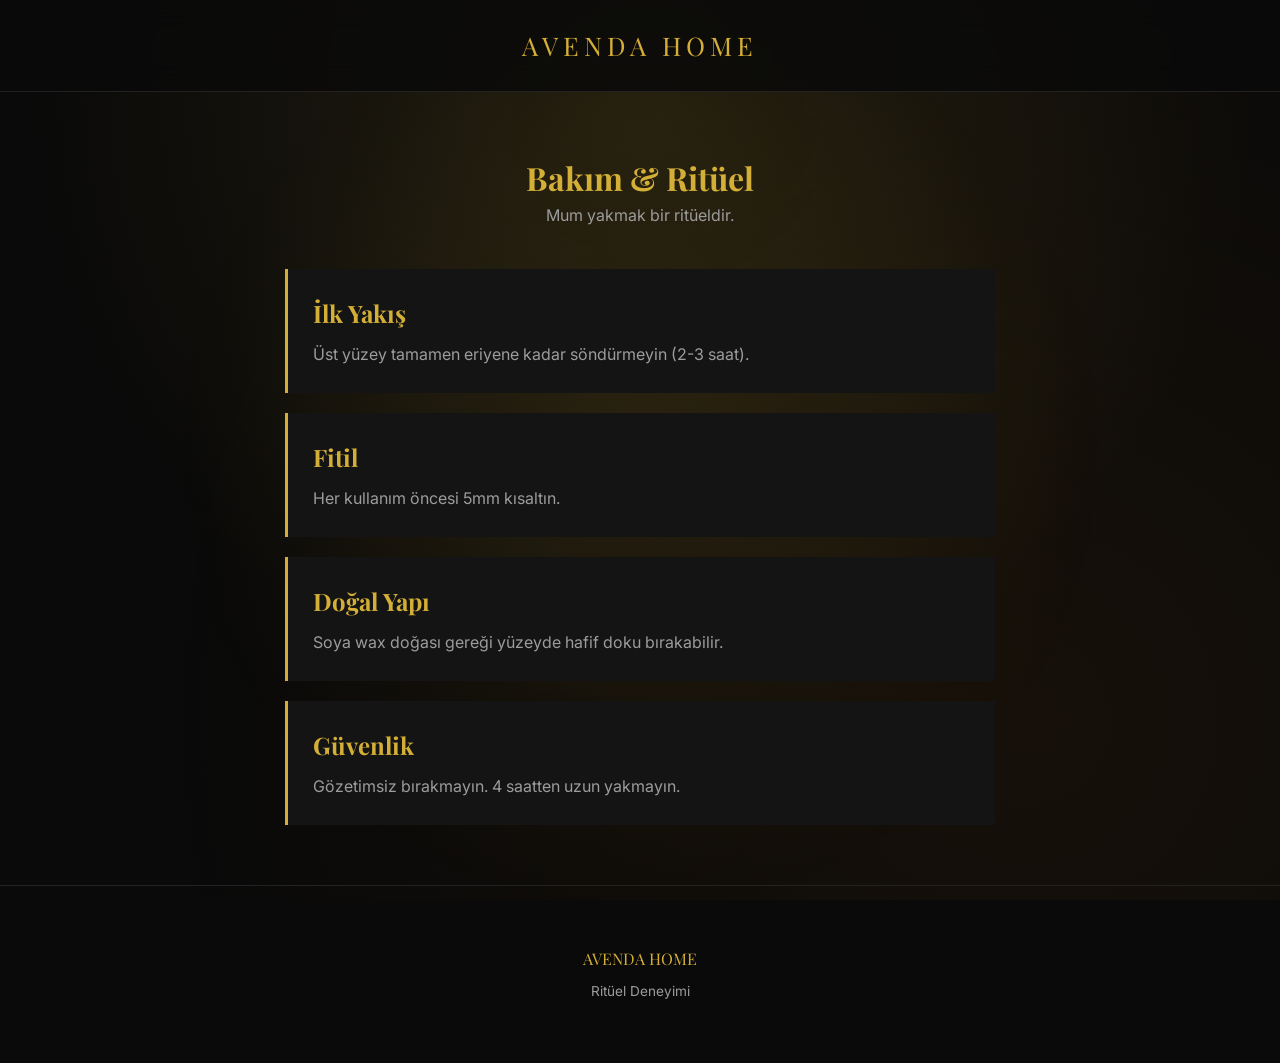
==== bakim.html @ 0ee1c4e2 "update" ====
<!DOCTYPE html>
<html lang="tr">
<head>
<meta charset="UTF-8">
<meta name="viewport" content="width=device-width, initial-scale=1.0">
<title>Bakım & Ritüel | Avenda Home</title>

<link href="https://fonts.googleapis.com/css2?family=Playfair+Display:wght@700&family=Inter:wght@300;400;600&display=swap" rel="stylesheet">
<link rel="stylesheet" href="style.css">

<style>
.guide {
    max-width: 750px;
    margin: 60px auto;
    padding: 0 20px;
}

.card {
    background: var(--card-bg);
    border-left: 3px solid var(--accent);
    padding: 25px;
    margin-bottom: 20px;
}

.card h2 {
    font-family: 'Playfair Display', serif;
    color: var(--accent);
    margin-bottom: 10px;
}

.card p {
    color: var(--text-muted);
}

/* mum glow hissi */
.candle-glow {
    position: fixed;
    top: 0;
    left: 0;
    width: 100%;
    height: 100%;
    background: radial-gradient(circle at center, rgba(212,175,55,0.08), transparent 60%);
    z-index: -1;
}
</style>
</head>

<body>

<div class="candle-glow"></div>

<nav>
    <a href="index.html" class="logo">AVENDA HOME</a>
</nav>

<div class="guide">

    <h1 style="text-align:center; font-family: Playfair Display; color: var(--accent);">
        Bakım & Ritüel
    </h1>

    <p style="text-align:center; color: var(--text-muted); margin-bottom:40px;">
        Mum yakmak bir ritüeldir.
    </p>

    <div class="card">
        <h2>İlk Yakış</h2>
        <p>Üst yüzey tamamen eriyene kadar söndürmeyin (2-3 saat).</p>
    </div>

    <div class="card">
        <h2>Fitil</h2>
        <p>Her kullanım öncesi 5mm kısaltın.</p>
    </div>

    <div class="card">
        <h2>Doğal Yapı</h2>
        <p>Soya wax doğası gereği yüzeyde hafif doku bırakabilir.</p>
    </div>

    <div class="card">
        <h2>Güvenlik</h2>
        <p>Gözetimsiz bırakmayın. 4 saatten uzun yakmayın.</p>
    </div>

</div>

<footer>
    <span class="footer-logo">AVENDA HOME</span>
    <p class="footer-text">Ritüel Deneyimi</p>
</footer>

</body>
</html>
---- style.css ----
/* =====================
   ROOT THEME
===================== */
:root {
    --bg: #0a0a0a;
    --card-bg: #141414;
    --accent: #d4af37;
    --text: #eaeaea;
    --text-muted: #9c9c9c;
    --border: #222;
}

/* =====================
   RESET
===================== */
* {
    margin: 0;
    padding: 0;
    box-sizing: border-box;
}

html {
    scroll-behavior: smooth;
}

body {
    font-family: 'Inter', sans-serif;
    background: var(--bg);
    color: var(--text);
    line-height: 1.6;
}

/* =====================
   BACKGROUND GLOW (mum hissi)
===================== */
body::before {
    content: "";
    position: fixed;
    inset: 0;
    background:
        radial-gradient(circle at 50% 10%, rgba(212,175,55,0.12), transparent 60%),
        radial-gradient(circle at 80% 80%, rgba(255,140,0,0.05), transparent 70%);
    z-index: -1;
}

/* =====================
   NAV
===================== */
nav {
    padding: 25px;
    text-align: center;
    border-bottom: 1px solid var(--border);
    position: sticky;
    top: 0;
    background: rgba(10,10,10,0.85);
    backdrop-filter: blur(15px);
}

.logo {
    font-family: 'Playfair Display', serif;
    color: var(--accent);
    text-decoration: none;
    font-size: 1.6rem;
    letter-spacing: 5px;
}

/* =====================
   HERO
===================== */
.hero {
    min-height: 75vh;
    display: flex;
    align-items: center;
    justify-content: center;
    text-align: center;
    padding: 60px 20px;
}

.hero-content h1 {
    font-family: 'Playfair Display', serif;
    font-size: clamp(2.5rem, 6vw, 4rem);
    margin-bottom: 20px;
}

.hero-content p {
    max-width: 700px;
    margin: auto;
    color: var(--text-muted);
    margin-bottom: 25px;
}

/* =====================
   BUTTONS
===================== */
.btn {
    display: inline-block;
    padding: 13px 30px;
    border: 1px solid var(--accent);
    color: var(--accent);
    text-decoration: none;
    font-size: 0.8rem;
    letter-spacing: 2px;
    transition: 0.3s;
    text-transform: uppercase;
}

.btn:hover {
    background: var(--accent);
    color: #000;
}

.btn-secondary {
    border: 1px solid #333;
    color: var(--text-muted);
}

.btn-secondary:hover {
    border-color: var(--accent);
    color: var(--accent);
}

/* =====================
   GIFT BANNER
===================== */
.gift-banner {
    text-align: center;
    padding: 12px;
    margin: 20px auto 40px;
    max-width: 900px;
    border: 1px solid rgba(212,175,55,0.3);
    background: rgba(212,175,55,0.05);
    color: var(--accent);
    font-size: 0.85rem;
}

/* =====================
   PRODUCTS
===================== */
.products {
    max-width: 1200px;
    margin: auto;
    padding: 80px 20px;
}

.section-title {
    text-align: center;
    font-family: 'Playfair Display', serif;
    font-size: 2.3rem;
    color: var(--accent);
    margin-bottom: 50px;
}

.product-grid {
    display: grid;
    grid-template-columns: repeat(auto-fit, minmax(260px, 1fr));
    gap: 25px;
}

.product-card {
    background: var(--card-bg);
    border: 1px solid var(--border);
    padding: 20px;
    transition: 0.3s;
    position: relative;
}

.product-card:hover {
    transform: translateY(-6px);
    border-color: var(--accent);
}

.product-img {
    width: 100%;
    height: 280px;
    object-fit: cover;
    margin-bottom: 12px;
}

.badge {
    position: absolute;
    top: 12px;
    left: 12px;
    background: var(--accent);
    color: #000;
    font-size: 0.65rem;
    padding: 6px 10px;
}

/* =====================
   TEXT
===================== */
.note {
    font-size: 0.7rem;
    color: var(--accent);
    letter-spacing: 2px;
}

.product-card h3 {
    font-family: 'Playfair Display', serif;
    margin: 10px 0;
}

.product-card p {
    color: var(--text-muted);
    font-size: 0.9rem;
}

.gift-note {
    font-size: 0.75rem;
    color: var(--text-muted);
    margin: 8px 0;
}

/* =====================
   ABOUT
===================== */
.about {
    text-align: center;
    max-width: 800px;
    margin: 100px auto;
    padding: 0 20px;
}

.about h2 {
    font-family: 'Playfair Display', serif;
}

/* =====================
   FOOTER
===================== */
footer {
    text-align: center;
    padding: 60px 20px;
    border-top: 1px solid var(--border);
}

.footer-logo {
    color: var(--accent);
    font-family: 'Playfair Display', serif;
    display: block;
    margin-bottom: 10px;
}

.footer-text {
    color: var(--text-muted);
    font-size: 0.85rem;
}
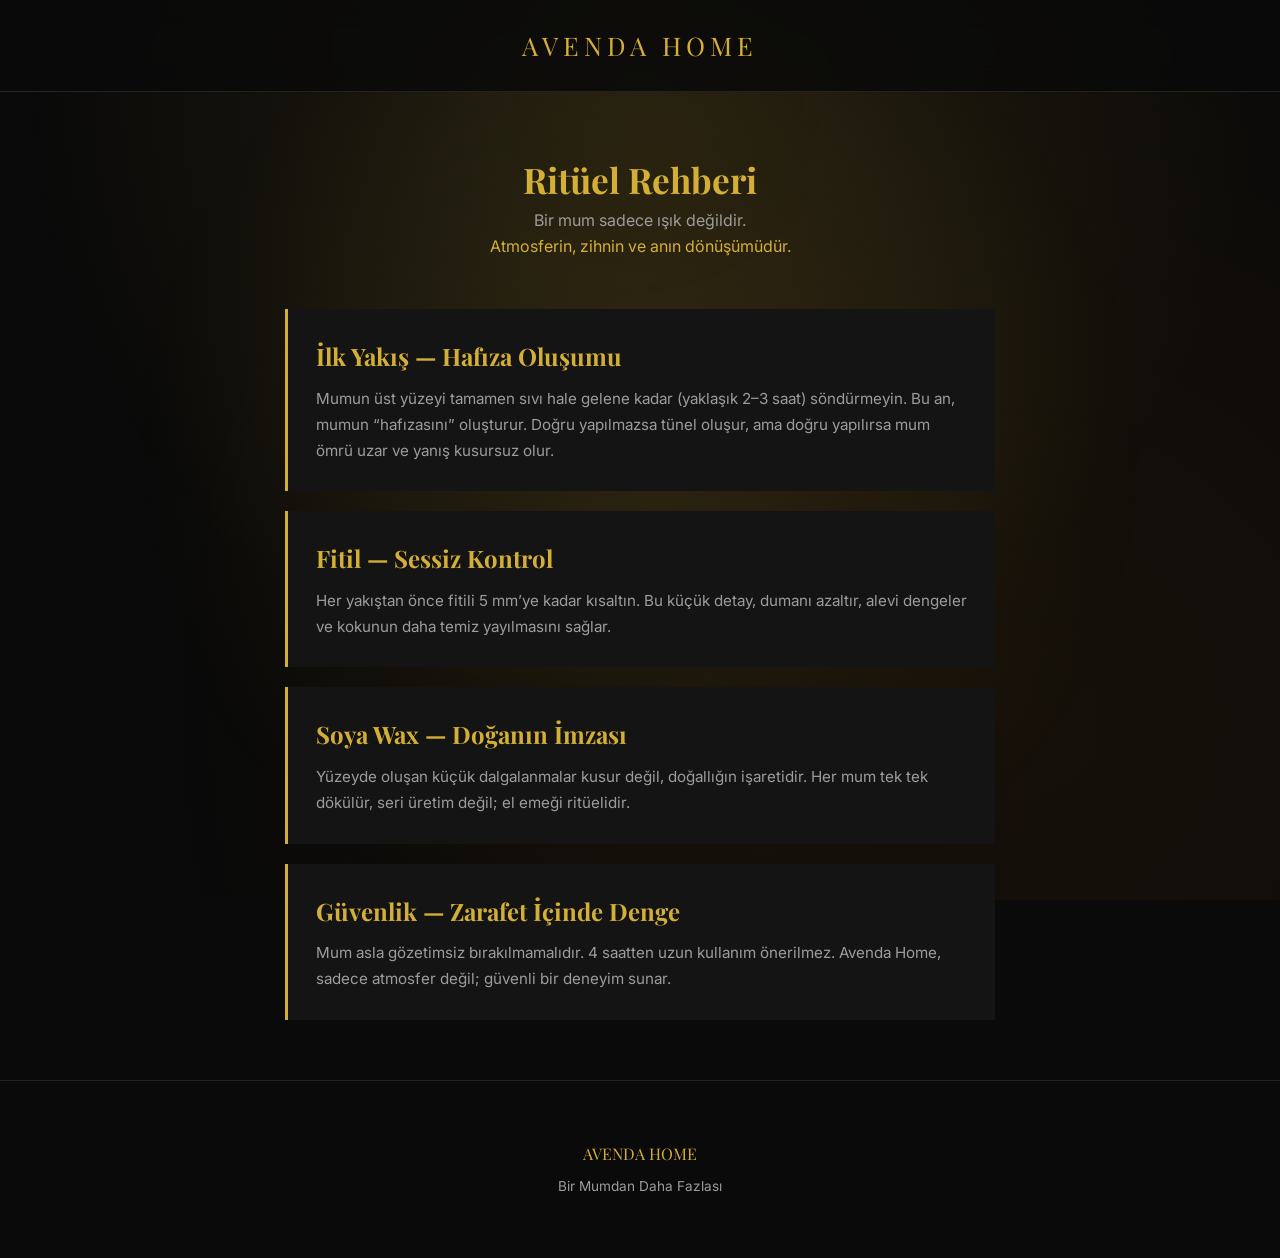
==== commit 3cb2f8ad: "Update bakim.html" ====
--- a/bakim.html
+++ b/bakim.html
@@ -3,7 +3,7 @@
 <head>
 <meta charset="UTF-8">
 <meta name="viewport" content="width=device-width, initial-scale=1.0">
-<title>Bakım & Ritüel | Avenda Home</title>
+<title>Ritüel & Bakım | Avenda Home</title>
 
 <link href="https://fonts.googleapis.com/css2?family=Playfair+Display:wght@700&family=Inter:wght@300;400;600&display=swap" rel="stylesheet">
 <link rel="stylesheet" href="style.css">
@@ -15,11 +15,24 @@
     padding: 0 20px;
 }
 
+.hero-note {
+    text-align: center;
+    color: var(--text-muted);
+    max-width: 600px;
+    margin: 0 auto 50px;
+}
+
 .card {
     background: var(--card-bg);
     border-left: 3px solid var(--accent);
-    padding: 25px;
+    padding: 28px;
     margin-bottom: 20px;
+    transition: 0.3s;
+}
+
+.card:hover {
+    transform: translateY(-4px);
+    border-left-width: 6px;
 }
 
 .card h2 {
@@ -30,16 +43,15 @@
 
 .card p {
     color: var(--text-muted);
+    font-size: 0.95rem;
+    line-height: 1.7;
 }
 
-/* mum glow hissi */
+/* mum glow */
 .candle-glow {
     position: fixed;
-    top: 0;
-    left: 0;
-    width: 100%;
-    height: 100%;
-    background: radial-gradient(circle at center, rgba(212,175,55,0.08), transparent 60%);
+    inset: 0;
+    background: radial-gradient(circle at center, rgba(212,175,55,0.10), transparent 65%);
     z-index: -1;
 }
 </style>
@@ -55,39 +67,57 @@
 
 <div class="guide">
 
-    <h1 style="text-align:center; font-family: Playfair Display; color: var(--accent);">
-        Bakım & Ritüel
+    <h1 style="text-align:center; font-family: Playfair Display; color: var(--accent); font-size:2.2rem;">
+        Ritüel Rehberi
     </h1>
 
-    <p style="text-align:center; color: var(--text-muted); margin-bottom:40px;">
-        Mum yakmak bir ritüeldir.
+    <p class="hero-note">
+        Bir mum sadece ışık değildir.  
+        <br>
+        <span style="color: var(--accent);">
+            Atmosferin, zihnin ve anın dönüşümüdür.
+        </span>
     </p>
 
     <div class="card">
-        <h2>İlk Yakış</h2>
-        <p>Üst yüzey tamamen eriyene kadar söndürmeyin (2-3 saat).</p>
+        <h2>İlk Yakış — Hafıza Oluşumu</h2>
+        <p>
+            Mumun üst yüzeyi tamamen sıvı hale gelene kadar (yaklaşık 2–3 saat) söndürmeyin.  
+            Bu an, mumun “hafızasını” oluşturur.  
+            Doğru yapılmazsa tünel oluşur, ama doğru yapılırsa mum ömrü uzar ve yanış kusursuz olur.
+        </p>
     </div>
 
     <div class="card">
-        <h2>Fitil</h2>
-        <p>Her kullanım öncesi 5mm kısaltın.</p>
+        <h2>Fitil — Sessiz Kontrol</h2>
+        <p>
+            Her yakıştan önce fitili 5 mm’ye kadar kısaltın.  
+            Bu küçük detay, dumanı azaltır, alevi dengeler ve kokunun daha temiz yayılmasını sağlar.
+        </p>
     </div>
 
     <div class="card">
-        <h2>Doğal Yapı</h2>
-        <p>Soya wax doğası gereği yüzeyde hafif doku bırakabilir.</p>
+        <h2>Soya Wax — Doğanın İmzası</h2>
+        <p>
+            Yüzeyde oluşan küçük dalgalanmalar kusur değil, doğallığın işaretidir.  
+            Her mum tek tek dökülür, seri üretim değil; el emeği ritüelidir.
+        </p>
     </div>
 
     <div class="card">
-        <h2>Güvenlik</h2>
-        <p>Gözetimsiz bırakmayın. 4 saatten uzun yakmayın.</p>
+        <h2>Güvenlik — Zarafet İçinde Denge</h2>
+        <p>
+            Mum asla gözetimsiz bırakılmamalıdır.  
+            4 saatten uzun kullanım önerilmez.  
+            Avenda Home, sadece atmosfer değil; güvenli bir deneyim sunar.
+        </p>
     </div>
 
 </div>
 
 <footer>
     <span class="footer-logo">AVENDA HOME</span>
-    <p class="footer-text">Ritüel Deneyimi</p>
+    <p class="footer-text">Bir Mumdan Daha Fazlası</p>
 </footer>
 
 </body>
--- a/style.css
+++ b/style.css
@@ -125,7 +125,7 @@
 .gift-banner {
     text-align: center;
     padding: 12px;
-    margin: 20px auto 40px;
+    margin: 10px auto 20px;
     max-width: 900px;
     border: 1px solid rgba(212,175,55,0.3);
     background: rgba(212,175,55,0.05);
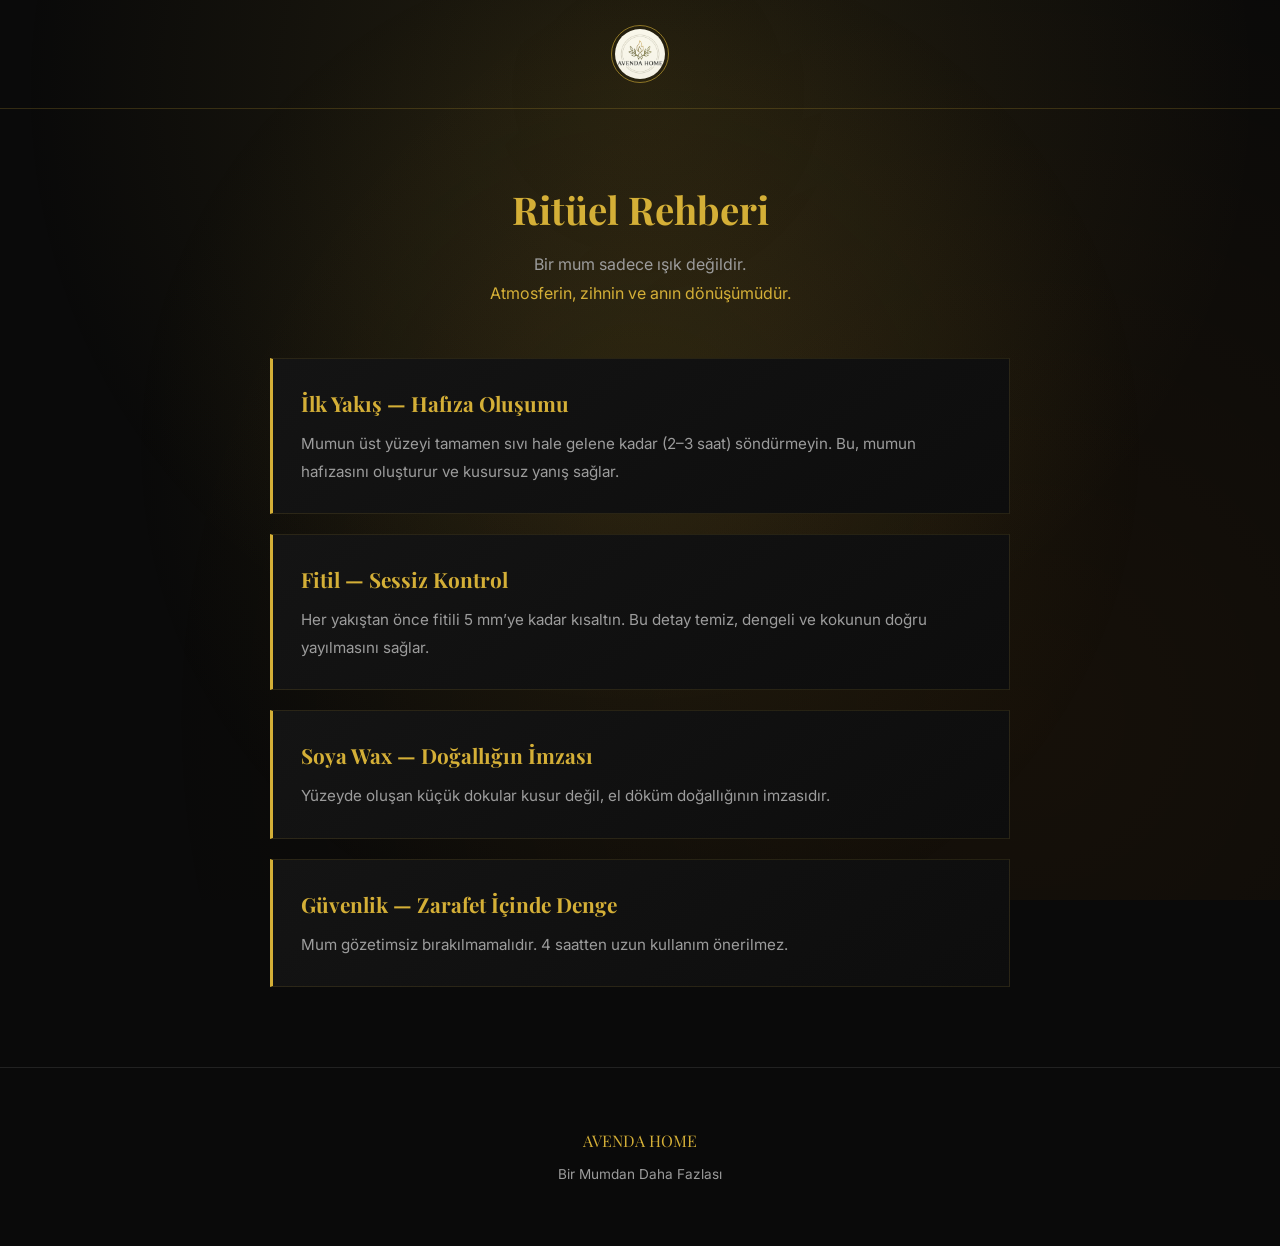
==== commit 1ba6ed57: "Update bakim.html" ====
--- a/bakim.html
+++ b/bakim.html
@@ -3,56 +3,101 @@
 <head>
 <meta charset="UTF-8">
 <meta name="viewport" content="width=device-width, initial-scale=1.0">
-<title>Ritüel & Bakım | Avenda Home</title>
+<title>Ritüel Rehberi | Avenda Home</title>
 
 <link href="https://fonts.googleapis.com/css2?family=Playfair+Display:wght@700&family=Inter:wght@300;400;600&display=swap" rel="stylesheet">
 <link rel="stylesheet" href="style.css">
 
 <style>
 .guide {
-    max-width: 750px;
-    margin: 60px auto;
+    max-width: 780px;
+    margin: 70px auto;
     padding: 0 20px;
 }
 
+/* HEADER */
 .hero-note {
     text-align: center;
     color: var(--text-muted);
-    max-width: 600px;
+    max-width: 650px;
     margin: 0 auto 50px;
+    line-height: 1.8;
 }
 
+.page-title {
+    text-align: center;
+    font-family: 'Playfair Display', serif;
+    color: var(--accent);
+    font-size: 2.4rem;
+    margin-bottom: 10px;
+}
+
+/* CARD */
 .card {
-    background: var(--card-bg);
+    background: linear-gradient(145deg, #141414, #0d0d0d);
+    border: 1px solid rgba(212,175,55,0.12);
     border-left: 3px solid var(--accent);
     padding: 28px;
     margin-bottom: 20px;
-    transition: 0.3s;
+    transition: 0.35s;
 }
 
 .card:hover {
-    transform: translateY(-4px);
+    transform: translateY(-5px);
     border-left-width: 6px;
+    border-color: rgba(212,175,55,0.5);
 }
 
 .card h2 {
     font-family: 'Playfair Display', serif;
     color: var(--accent);
     margin-bottom: 10px;
+    font-size: 1.3rem;
 }
 
 .card p {
     color: var(--text-muted);
     font-size: 0.95rem;
-    line-height: 1.7;
+    line-height: 1.8;
 }
 
-/* mum glow */
+/* LOGO */
+.navbar {
+    display: flex;
+    justify-content: center;
+    align-items: center;
+    padding: 25px;
+    border-bottom: 1px solid rgba(212,175,55,0.2);
+}
+
+.logo-img {
+    width: 58px;
+    height: 58px;
+    border-radius: 50%;
+    border: 1px solid rgba(212,175,55,0.6);
+    padding: 3px;
+    object-fit: cover;
+}
+
+/* GLOW */
 .candle-glow {
     position: fixed;
     inset: 0;
     background: radial-gradient(circle at center, rgba(212,175,55,0.10), transparent 65%);
     z-index: -1;
+}
+
+/* FOOTER */
+footer {
+    text-align: center;
+    padding: 60px 20px;
+    border-top: 1px solid var(--border);
+    margin-top: 80px;
+}
+
+.footer-text {
+    color: var(--text-muted);
+    font-size: 0.85rem;
 }
 </style>
 </head>
@@ -61,19 +106,18 @@
 
 <div class="candle-glow"></div>
 
-<nav>
-    <a href="index.html" class="logo">AVENDA HOME</a>
-</nav>
+<!-- NAV -->
+<div class="navbar">
+    <img src="images/logo.png" class="logo-img" alt="Avenda Home">
+</div>
 
+<!-- CONTENT -->
 <div class="guide">
 
-    <h1 style="text-align:center; font-family: Playfair Display; color: var(--accent); font-size:2.2rem;">
-        Ritüel Rehberi
-    </h1>
+    <h1 class="page-title">Ritüel Rehberi</h1>
 
     <p class="hero-note">
-        Bir mum sadece ışık değildir.  
-        <br>
+        Bir mum sadece ışık değildir.<br>
         <span style="color: var(--accent);">
             Atmosferin, zihnin ve anın dönüşümüdür.
         </span>
@@ -81,40 +125,27 @@
 
     <div class="card">
         <h2>İlk Yakış — Hafıza Oluşumu</h2>
-        <p>
-            Mumun üst yüzeyi tamamen sıvı hale gelene kadar (yaklaşık 2–3 saat) söndürmeyin.  
-            Bu an, mumun “hafızasını” oluşturur.  
-            Doğru yapılmazsa tünel oluşur, ama doğru yapılırsa mum ömrü uzar ve yanış kusursuz olur.
-        </p>
+        <p>Mumun üst yüzeyi tamamen sıvı hale gelene kadar (2–3 saat) söndürmeyin. Bu, mumun hafızasını oluşturur ve kusursuz yanış sağlar.</p>
     </div>
 
     <div class="card">
         <h2>Fitil — Sessiz Kontrol</h2>
-        <p>
-            Her yakıştan önce fitili 5 mm’ye kadar kısaltın.  
-            Bu küçük detay, dumanı azaltır, alevi dengeler ve kokunun daha temiz yayılmasını sağlar.
-        </p>
+        <p>Her yakıştan önce fitili 5 mm’ye kadar kısaltın. Bu detay temiz, dengeli ve kokunun doğru yayılmasını sağlar.</p>
     </div>
 
     <div class="card">
-        <h2>Soya Wax — Doğanın İmzası</h2>
-        <p>
-            Yüzeyde oluşan küçük dalgalanmalar kusur değil, doğallığın işaretidir.  
-            Her mum tek tek dökülür, seri üretim değil; el emeği ritüelidir.
-        </p>
+        <h2>Soya Wax — Doğallığın İmzası</h2>
+        <p>Yüzeyde oluşan küçük dokular kusur değil, el döküm doğallığının imzasıdır.</p>
     </div>
 
     <div class="card">
         <h2>Güvenlik — Zarafet İçinde Denge</h2>
-        <p>
-            Mum asla gözetimsiz bırakılmamalıdır.  
-            4 saatten uzun kullanım önerilmez.  
-            Avenda Home, sadece atmosfer değil; güvenli bir deneyim sunar.
-        </p>
+        <p>Mum gözetimsiz bırakılmamalıdır. 4 saatten uzun kullanım önerilmez.</p>
     </div>
 
 </div>
 
+<!-- FOOTER -->
 <footer>
     <span class="footer-logo">AVENDA HOME</span>
     <p class="footer-text">Bir Mumdan Daha Fazlası</p>
--- a/style.css
+++ b/style.css
@@ -47,21 +47,43 @@
    NAV
 ===================== */
 nav {
+    display: flex;
+    justify-content: center;
+    align-items: center;
+
     padding: 25px;
-    text-align: center;
-    border-bottom: 1px solid var(--border);
+
+    border-bottom: 1px solid rgba(212,175,55,0.25); /* ALTIN ÇİZGİ */
     position: sticky;
     top: 0;
+
     background: rgba(10,10,10,0.85);
     backdrop-filter: blur(15px);
+    z-index: 1000;
 }
 
 .logo {
-    font-family: 'Playfair Display', serif;
-    color: var(--accent);
-    text-decoration: none;
-    font-size: 1.6rem;
-    letter-spacing: 5px;
+    display: flex;
+    justify-content: center;
+    align-items: center;
+}
+
+.logo-img {
+    width: 60px;
+    height: 60px;
+
+    border-radius: 50%;
+    object-fit: cover;
+
+    border: 1px solid rgba(212,175,55,0.6); /* ALTIN ÇERÇEVE */
+    padding: 3px; /* premium boşluk */
+
+    transition: 0.3s;
+}
+
+.logo-img:hover {
+    transform: scale(1.05);
+    box-shadow: 0 0 20px rgba(212,175,55,0.15);
 }
 
 /* =====================
@@ -73,7 +95,7 @@
     align-items: center;
     justify-content: center;
     text-align: center;
-    padding: 60px 20px;
+    padding: 50px 20px;
 }
 
 .hero-content h1 {
@@ -125,7 +147,7 @@
 .gift-banner {
     text-align: center;
     padding: 12px;
-    margin: 10px auto 20px;
+    margin: 0px auto 0px;
     max-width: 900px;
     border: 1px solid rgba(212,175,55,0.3);
     background: rgba(212,175,55,0.05);
@@ -139,7 +161,7 @@
 .products {
     max-width: 1200px;
     margin: auto;
-    padding: 80px 20px;
+    padding: 30px 20px;
 }
 
 .section-title {
@@ -209,6 +231,7 @@
     font-size: 0.75rem;
     color: var(--text-muted);
     margin: 8px 0;
+    padding-bottom: 10px;
 }
 
 /* =====================
@@ -216,13 +239,55 @@
 ===================== */
 .about {
     text-align: center;
-    max-width: 800px;
+    max-width: 900px;
     margin: 100px auto;
     padding: 0 20px;
 }
 
 .about h2 {
     font-family: 'Playfair Display', serif;
+    font-size: 2rem;
+    color: var(--accent);
+    margin-bottom: 20px;
+}
+
+.about p {
+    color: var(--text-muted);
+    max-width: 700px;
+    margin: 0 auto 50px;
+    line-height: 1.7;
+}
+
+/* WIDGET GRID */
+.info-grid {
+    display: grid;
+    grid-template-columns: repeat(auto-fit, minmax(180px, 1fr));
+    gap: 15px;
+}
+
+.info-card {
+    background: var(--card-bg);
+    border: 1px solid var(--border);
+    padding: 20px;
+    transition: 0.3s;
+}
+
+.info-card:hover {
+    border-color: var(--accent);
+    transform: translateY(-3px);
+}
+
+.info-card h3 {
+    font-size: 0.75rem;
+    color: var(--accent);
+    letter-spacing: 2px;
+    margin-bottom: 8px;
+    text-transform: uppercase;
+}
+
+.info-card p {
+    font-size: 0.85rem;
+    color: var(--text-muted);
 }
 
 /* =====================
@@ -244,4 +309,13 @@
 .footer-text {
     color: var(--text-muted);
     font-size: 0.85rem;
-}+}
+
+.hero-actions {
+    display: flex;
+    gap: 15px;
+    justify-content: center;
+    flex-wrap: wrap;
+}
+
+
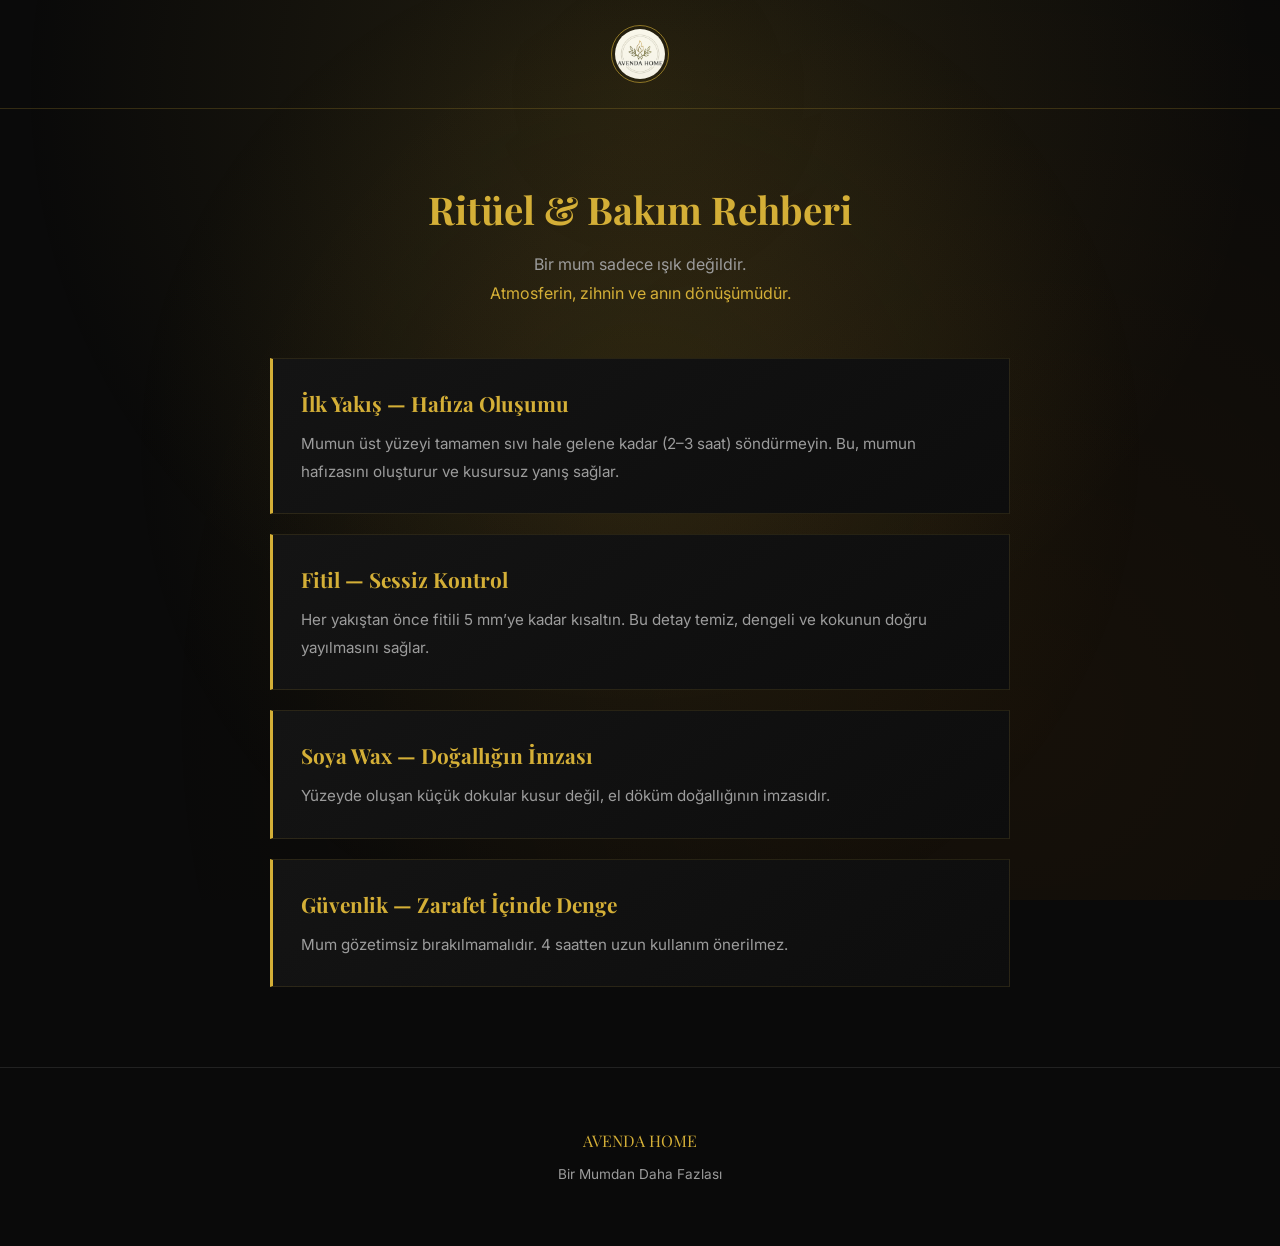
==== commit 794d07e7: "Update bakim.html" ====
--- a/bakim.html
+++ b/bakim.html
@@ -114,7 +114,7 @@
 <!-- CONTENT -->
 <div class="guide">
 
-    <h1 class="page-title">Ritüel Rehberi</h1>
+    <h1 class="page-title">Ritüel & Bakım Rehberi</h1>
 
     <p class="hero-note">
         Bir mum sadece ışık değildir.<br>
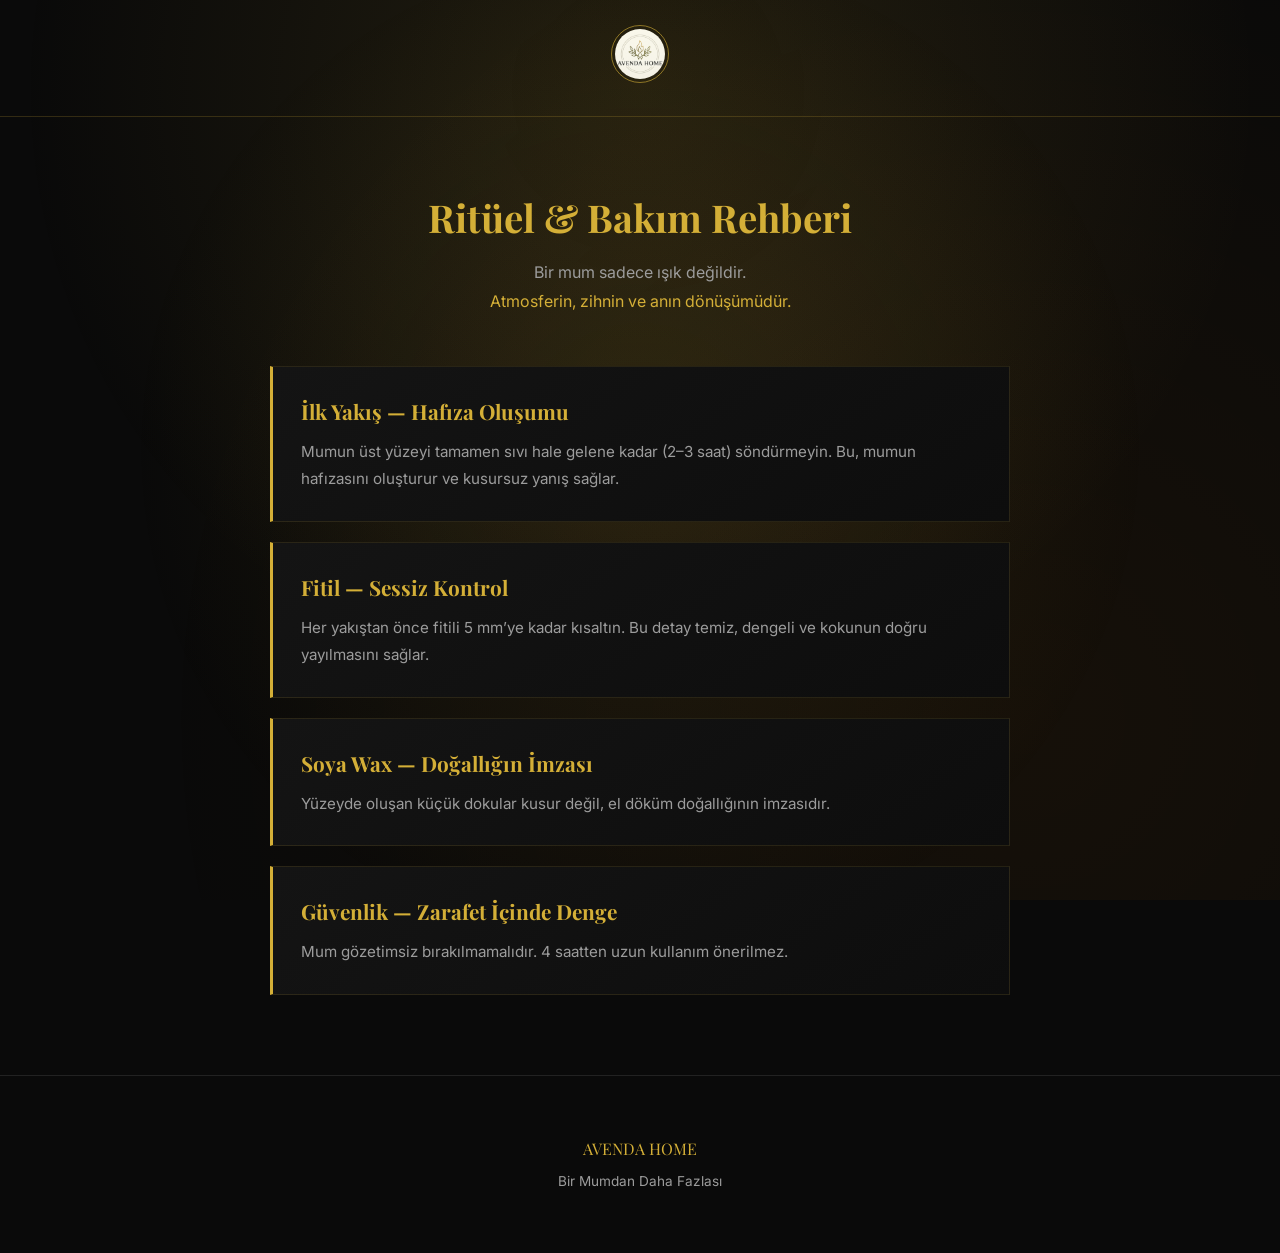
==== commit 9890376e: "Update bakim.html" ====
--- a/bakim.html
+++ b/bakim.html
@@ -108,7 +108,9 @@
 
 <!-- NAV -->
 <div class="navbar">
-    <img src="images/logo.png" class="logo-img" alt="Avenda Home">
+    <a href="index.html">
+        <img src="images/logo.png" class="logo-img" alt="Avenda Home">
+    </a>
 </div>
 
 <!-- CONTENT -->
